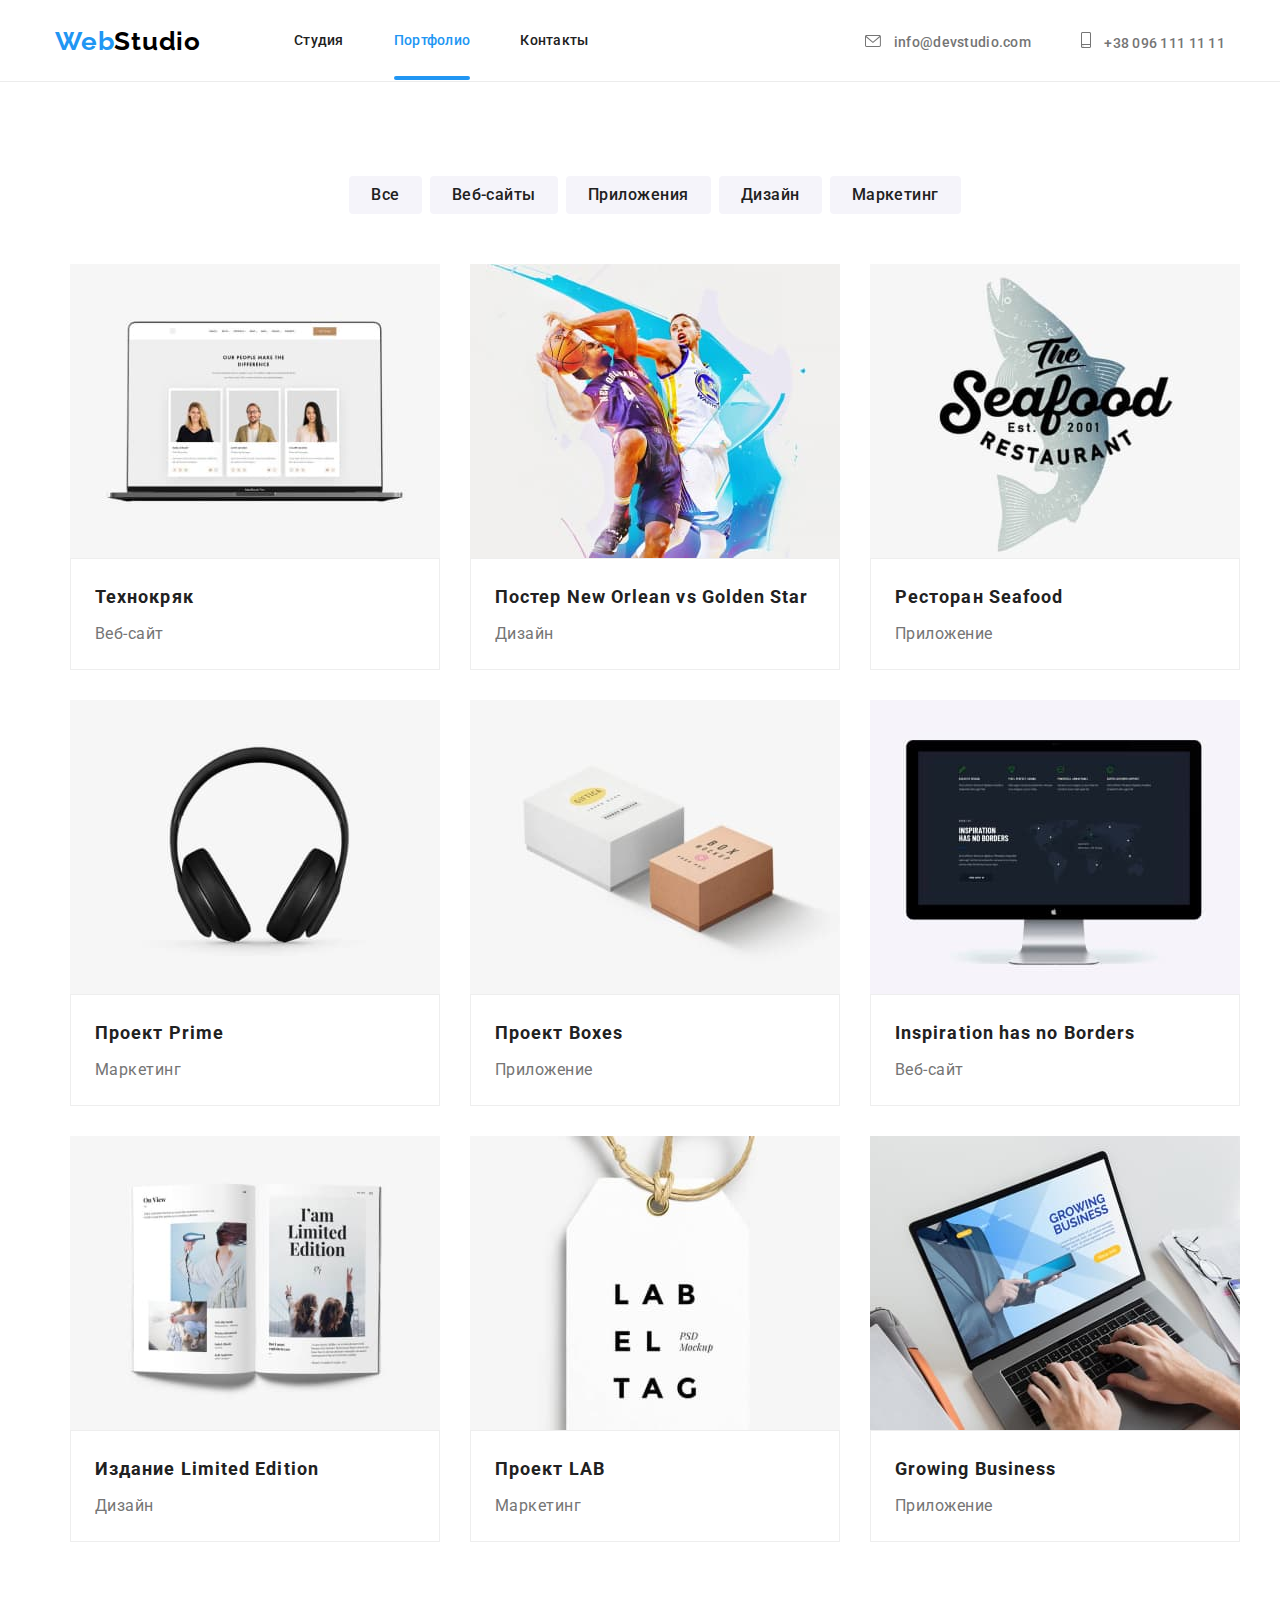
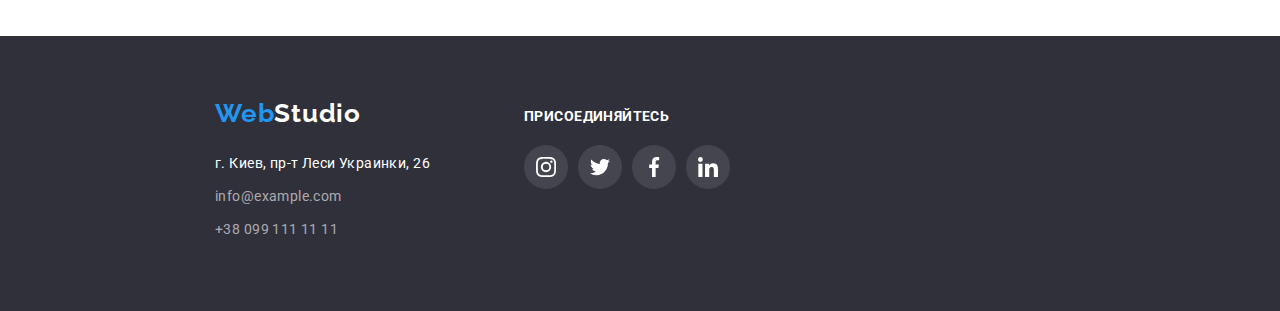
==== portfolio.html @ 4ece472d "Initial commit" ====
<!DOCTYPE html>
<html lang="en">
<head>
    <meta charset="UTF-8">
    <meta http-equiv="X-UA-Compatible" content="IE=edge">
    <meta name="viewport" content="width=device-width, initial-scale=1.0">
    <title lang="en">WebStudio portfolio</title>
    <link rel="preconnect" href="https://fonts.gstatic.com">
    <link href="https://fonts.googleapis.com/css2?family=Raleway:wght@700&family=Roboto:wght@400;500;700;900&display=swap"
      rel="stylesheet">
    <link rel="stylesheet" href="https://cdnjs.cloudflare.com/ajax/libs/modern-normalize/1.1.0/modern-normalize.css"
      integrity="sha512-Y0MM+V6ymRKN2zStTqzQ227DWhhp4Mzdo6gnlRnuaNCbc+YN/ZH0sBCLTM4M0oSy9c9VKiCvd4Jk44aCLrNS5Q=="
      crossorigin="anonymous" referrerpolicy="no-referrer" />
    <link rel="stylesheet" href="./css/styles.css">
</head>
<body>
    <!--HEADER-->
    <header class="portfolio-header">
      <!--NAVIGATION BAR-->
      <div class="container header-container">
        <nav class="main-nav">
          <!--LOGO-->
          <a class="logo" href="./"><span class="logo-blue">Web</span><span class="logo-black">Studio</span></a>
          <!--MAIN MENU-->
          <ul class="main-menu">
            <li class="menu-list">
              <a class="menu-link" href="./index.html">Студия</a>
            </li>
            <li class="menu-list">
              <a class="menu-link menu-link-current" href="./portfolio.html">Портфолио</a>
            </li>
            <li class="menu-list">
              <a class="menu-link" href="">Контакты</a>
            </li>
          </ul>
        </nav>
          <!--CONTACTS-->
        <ul class="contacts-nav">
          <li class="contacts-list">
              <a class="contacts-link" href="mailto:info@devstudio.com">
              <svg class="header-svg" width="16" height="12"><use href="./images/sprite.svg#envelope"></use></svg> info@devstudio.com</a>
          </li>
          <li class="contacts-list">
            <a class="contacts-link" href="tel:+380961111111">
              <svg class="header-svg" width="10" height="16"><use href="./images/sprite.svg#smartphone"></use></svg>
              +38 096 111 11 11</a>
          </li>
        </ul>
      </div>
    </header>
        <main class="portfolio-main">
         <div class="container main-container">
        <h1 class="portfolio-title" hidden>Проекты</h1>
        <!--PROJECTS-->
        <section class="projects-section">
          <div class="container projects-container">
        <h2 class="projects-title" hidden>Фильтр проектов</h2>
        <!--PROJECTS FILTER-->
        <ul class="projects-filter">
            <li class="filter-list">
              <button class="filter-button" type="button">Все</button>  
            </li>
            <li class="filter-list">
                <button class="filter-button" type="button">Веб-сайты</button>
            </li>
            <li class="filter-list">
                <button class="filter-button" type="button">Приложения</button>
            </li>
            <li class="filter-list">
                <button class="filter-button" type="button">Дизайн</button>
            </li>
            <li class="filter-list">
                <button class="filter-button" type="button">Маркетинг</button>
            </li>
        </ul>
        <!--PROJECTS CARDS-->
        <ul class="projects-cards">
            <!--PROJECT-1-->
              <li class="projects-list">
              <a class="projects-link" href="#">
                <div class="projects-card-wrapper">
              <img class="projects-image"
              src="./images/images-projects/img-project-1.jpg"
              alt="Дизайн сайта"
              width="370"
              height="294"
              />
              <p class="projects-overlay">
                Технокряк это современная площадка распространения коронавируса. Компании используют эту платформу для цифрового шпионажа и атак на защищённые сервера конкурентов.
              </p>
              </div>
            <div class="projects-text">
              <p class="projects-name">Технокряк</p>
              <h3 class="projects-type">Веб-сайт</h3>
            </div>
          </a>
            </li>           
            <!--PROJECT-2-->            
            <li class="projects-list">
              <a class="projects-link" href="#">
                <div class="projects-card-wrapper">
              <img class="projects-image" 
              src="./images/images-projects/img-project-2.jpg"
              alt="Дизайн постера"
              width="370"
              height="294" />
              <p class="projects-overlay">
                Технокряк это современная площадка распространения коронавируса. Компании используют эту платформу для цифрового шпионажа и атак на защищённые сервера конкурентов.
              </p>
              </div>
              <div class="projects-text">
              <p class="projects-name">Постер <span lang="en">New Orlean vs Golden Star</span></p>
              <h3 class="projects-type">Дизайн</h3>
            </div>
            </a>
            </li>
            <!--PROJECT-3-->             
            <li class="projects-list">
              <a class="projects-link" href="#">
                <div class="projects-card-wrapper">
              <img class="projects-image" src="./images/images-projects/img-project-3.jpg" alt="Дизайн приложения" width="370" height="294" />
              <p class="projects-overlay">
                Технокряк это современная площадка распространения коронавируса. Компании используют эту платформу для цифрового шпионажа и атак на защищённые сервера конкурентов.
              </p>  
            </div>
              <div class="projects-text">
              <p class="projects-name">Ресторан <span lang="en">Seafood</span></p>
              <h3 class="projects-type">Приложение</h3>
            </div>
          </a>
            </li>            
            <!--PROJECT-4-->            
            <li class="projects-list">
              <a class="projects-link" href="#">
                <div class="projects-card-wrapper">
              <img class="projects-image" src="./images/images-projects/img-project-4.jpg" alt="Изображение продукта (наушники)" width="370" height="294" />
              <p class="projects-overlay">
                Технокряк это современная площадка распространения коронавируса. Компании используют эту платформу для цифрового шпионажа и атак на защищённые сервера конкурентов.
              </p>  
            </div>
              <div class="projects-text">
                <p class="projects-name">Проект <span lang="en">Prime</span></p>
                <h3 class="projects-type">Маркетинг</h3>
              </div>
            </a>
            </li>            
            <!--PROJECT-5-->            
            <li class="projects-list">
              <a class="projects-link" href="#">
                <div class="projects-card-wrapper">
              <img class="projects-image" src="./images/images-projects/img-project-5.jpg" alt="Дизайн приложения" width="370" height="294" />
              <p class="projects-overlay">
                Технокряк это современная площадка распространения коронавируса. Компании используют эту платформу для цифрового шпионажа и атак на защищённые сервера конкурентов.
              </p>  
            </div>
              <div class="projects-text">
                <p class="projects-name">Проект <span lang="en">Boxes</span></p>
                <h3 class="projects-type">Приложение</h3>
              </div>
            </a>             
            </li>            
            <!--PROJECT-6-->            
            <li class="projects-list">
              <a class="projects-link" href="#">
                <div class="projects-card-wrapper">
              <img class="projects-image" src="./images/images-projects/img-project-6.jpg" alt="Дизайн сайта" width="370" height="294" />
              <p class="projects-overlay">
                Технокряк это современная площадка распространения коронавируса. Компании используют эту платформу для цифрового шпионажа и атак на защищённые сервера конкурентов.
              </p>  
            </div>
              <div class="projects-text">
                <p class="projects-name" lang="en">Inspiration has no Borders</p>
                <h3 class="projects-type">Веб-сайт</h3>
              </div>
              </a>             
            </li>      
            <!--PROJECT-7-->            
              <li class="projects-list">
                <a class="projects-link" href="#">
                  <div class="projects-card-wrapper">
              <img class="projects-image" src="./images/images-projects/img-project-7.jpg" alt="Дизайн печатного издания" width="370" height="294" />
              <p class="projects-overlay">
                Технокряк это современная площадка распространения коронавируса. Компании используют эту платформу для цифрового шпионажа и атак на защищённые сервера конкурентов.
              </p>  
            </div>
              <div class="projects-text">
                <p class="projects-name">Издание <span lang="en">Limited Edition</span></p>
                <h3 class="projects-type">Дизайн</h3>
              </div>
            </a>           
            </li>            
            <!--PROJECT-8-->            
            <li class="projects-list">
              <a class="projects-link" href="#">
                <div class="projects-card-wrapper">
              <img class="projects-image" src="./images/images-projects/img-project-8.jpg" alt="Дизайн товарной бирки" width="370" height="294" />
              <p class="projects-overlay">
                Технокряк это современная площадка распространения коронавируса. Компании используют эту платформу для цифрового шпионажа и атак на защищённые сервера конкурентов.
              </p>  
            </div>
              <div class="projects-text">
                <p class="projects-name">Проект <span lang="en">LAB</span></p>
                <h3 class="projects-type">Маркетинг</h3>
              </div>
              </a>         
            </li>
            <!--PROJECT-9-->            
            <li class="projects-list">
              <a class="projects-link" href="#">
                <div class="projects-card-wrapper">
              <img class="projects-image" src="./images/images-projects/img-project-9.jpg" alt="Дизайн приложения" width="370" height="294" />
              <p class="projects-overlay">
                Технокряк это современная площадка распространения коронавируса. Компании используют эту платформу для цифрового шпионажа и атак на защищённые сервера конкурентов.
              </p>  
            </div>
              <div class="projects-text">
                <p class="projects-name" lang="en">Growing Business</p>
                <h3 class="projects-type">Приложение</h3>
              </div>
              </a>              
            </li>
            </ul>
        </div>        
        </section>
      </div> 
      </main>
      <footer class="page-footer">
        <div class="container footer-container">
        <div class="footer-column">     
        <!--LOGO-->
        <a class="logo logo-footer" href="./"><span class="logo-blue">Web</span><span class="logo-white">Studio</span></a>
        <!--CONTACTS-->
        <address class="address-footer">
          <ul class="contacts-footer">
            <li class="contacts-list-footer">
              <a class="contacts-link-footer" href="https://goo.gl/maps/XPHjit8o5JEsovho7"
                >г. Киев, пр-т Леси Украинки, 26</a
              >
            </li>
            <li class="contacts-list-footer">
              <a class="contacts-linksemitransparent-footer" href="mailto:info@example.com">info@example.com</a>
            </li>
            <li class="contacts-list-footer">
              <a class="contacts-linksemitransparent-footer" href="tel:+380991111111">+38 099 111 11 11</a>
            </li>
          </ul>
        </address>
      </div>
      <div class="footer-column">
        <p class="footer-text">Присоединяйтесь</p>
        <ul class="social-footer-container">
          <li class="social-footer">
            <a class="social-link-footer" href="">
              <svg class="social-icon-footer" width="20px" height="20px"><use href="./images/sprite.svg#instagram"></use></svg>
            </a>
          </li>
          <li class="social-footer">
            <a class="social-link-footer" href="">
              <svg class="social-icon-footer" width="20px" height="20px"><use href="./images/sprite.svg#twitter"></use></svg>
            </a>
          </li>
          <li class="social-footer">
            <a class="social-link-footer" href="">
              <svg class="social-icon-footer" width="20px" height="20px"><use href="./images/sprite.svg#facebook"></use></svg>
            </a>
          </li>
          <li class="social-footer">
            <a class="social-link-footer" href="">
              <svg class="social-icon-footer" width="20px" height="20px"><use href="./images/sprite.svg#linkedin"></use></svg>
            </a>
          </li>
        </ul>
      </div>
      </div>
      </footer>
</body>
</html>
---- css/styles.css ----
:root {
  --text-color: #757575;
  --title-color: #212121;
  --accent-font-color: #ffffff;
  --accent-color: #2196f3;
  --background-dark: #2f303a;
  --background-light: #f5f4fa;
  --social-icons-main: #afb1b8;
  --main-duration: 250ms;
  --timing-function: cubic-bezier(0.4, 0, 0.2, 1);
}
* {
  box-sizing: border-box;
  -moz-box-sizing: border-box;
  -webkit-box-sizing: border-box;
}
h1,
h2,
h3,
h4,
h5,
h6,
p {
  margin-top: 0;
  margin-bottom: 0;
}
ul,
ol {
  margin-top: 0;
  margin-bottom: 0;
  padding-left: 0;
}
img {
  display: block;
}
.container {
  margin: 0 auto;
  border: 0px;
  width: 1200px;
  padding-left: 15px;
  padding-right: 15px;
}
body {
  font-family: "Roboto", sans-serif;
  font-style: normal;
}
body ul {
  list-style: none;
}
body a {
  text-decoration: none;
}
/*--HEADER STYLES--*/
/*--HEADER POSITIONING--*/
.header-container {
  display: flex;
  justify-content: space-between;
}
.logo {
  margin-right: 93px;
  border: 0px;
  margin-bottom: -4px;
}
.menu-list:not( :last-child),
.contacts-list:not( :last-child) {
  margin-right: 50px;
}
.main-nav,
.main-menu,
.contacts-nav {
  display: flex;
  justify-content: space-between;
  align-items: center;
}

/*--HEADER STYLE--*/
.main-header,
.portfolio-header {
  font-weight: 500;
  font-size: 14px;
  line-height: 1.17;
  letter-spacing: 0.02em;
  padding-top: 24px;
  padding-bottom: 25px;
}
/*--LOGO STYLE--*/
.logo {
  font-family: "Raleway", sans-serif;
  font-weight: 700;
  font-size: 26px;
  line-height: 1.38;
  letter-spacing: 0.03em;
}
.logo-blue {
  color: var(--accent-color);
}
.logo-black {
  color: #000000;
}
.logo-white {
  color: #ffffff;
}
/*--MAIN MENU STYLE--*/
.menu-link {
  color: var(--title-color);
  transition: color var(--main-duration) var(--timing-function);
}
.menu-link-current {
  color: var(--accent-color);
  position: relative;
}
.menu-link-current::after {
  position: absolute;
  left: 0;
  bottom: -32px;
  content:"";
  display: block;
  background-color: var(--accent-color);
  height: 4px;
  width: 100%;
  border-radius: 2px;
}

.menu-link:hover,
.menu-link:focus {
  color: var(--accent-color);
  cursor: pointer;  
}
/*--CONTACTS STYLE--*/
.contacts-list {
  display: flex;
  align-items: center;
}
.contacts-link {
  color: var(--text-color);
  margin-bottom: -4px;
  fill: var(--text-color);
  transition: color var(--main-duration) var(--timing-function), fill var(--main-duration) var(--timing-function);
}
.header-svg {
  margin-right: 10px;
}
.contacts-link:hover,
.contacts-link:focus {
  color: var(--accent-color);
  fill: var(--accent-color);
  cursor: pointer;
}
/*--END OF HEADER STYLES--*/
/*--HERO SECTION STYLE--*/
.hero-section {
  background-image: linear-gradient(rgba(47, 48, 58, 0.4), rgba(47, 48, 58, 0.4)), url(../images/images-hero/img-bgr-hero.jpg), linear-gradient(#c4c4c4, #c4c4c4);
  background-position: center;
  max-width: 1600px;
  padding-top: 200px;
  padding-bottom: 200px;
  display: block;
  margin: 0 auto;
}
.hero-title {
  color: var(--accent-font-color);
  font-weight: 900;
  font-size: 44px;
  line-height: 1.36;
  letter-spacing: 0.06em;
  text-transform: uppercase;
  text-align: center;
  max-width: 696px;
  margin-bottom: 30px;
  margin-left: auto;
  margin-right: auto;
}
.button-order {
  display: block;
  width: 200px;
  height: 50px;
  background-color: var(--accent-color);
  color: var(--accent-font-color);
  font-size: 16px;
  font-weight: 700;
  line-height: 1.88;  
  letter-spacing: 0.06em;
  border-radius: 4px;
  border: 1px solid transparent;
  margin-left: auto;
  margin-right: auto;
}
/*--END OF HERO SECTION STYLE--*/
/*--FEATURES SECTION STYLE--*/
.features-section {
  padding-top: 94px;
  padding-bottom: 94px;
}
.features-menu {
  display: flex;
  justify-content: space-between;
}
.features-list:not(:first-child) {
  margin-left: 30px;
}
.features-image {
  display: flex;
  background-color: var(--background-light);
  width: 270px;
  height: 120px;
align-items: center;
justify-content: center;
}
.features-description {
  padding-top: 30px;
}
.features-icon {
  width: 70px;
  height: 70px;
}
.features-title {
  color: var(--title-color);
  font-size: 14px;
  font-weight: 700;
  line-height: 1.17;
  text-transform: uppercase;
  letter-spacing: 0.03em;
  margin-bottom: 10px;
  text-align: left;
}
.features-text {
  color: var(--text-color);
  font-size: 14px;
  font-weight: 400;
  line-height: 1.71;
  letter-spacing: 0.03em;
  max-width: 270px;
  text-align: left;
}
/*--END OF FEATURES SECTION STYLE--*/
/*--OUR SERVICES SECTION STYLE--*/
.services-section {
  padding-bottom: 94px;
}
.services-list {
  display: flex;
  justify-content: space-between;
}
.section-title {
  color: var(--title-color);
  font-size: 36px;
  font-weight: 700;
  line-height: 1.17;
  letter-spacing: 0.03em;
  text-align: center;
  margin-bottom: 50px;
}
.servises-link-wrapper {
  position: relative;
}
.services-label {
  position: absolute;
  width: 100%;
  left: 0;
  bottom: 0;
  font-weight: 700;
  font-size: 14px;
  line-height: 1.14;
  text-align: center;
  letter-spacing: 0.03em;
  text-transform: uppercase;
  background-color: rgba(47, 48, 58, 0.8);
  color: var(--accent-font-color);
  padding-top: 27px;
  padding-bottom: 27px;
}
/*--END OF OUR SERVICES SECTION STYLE--*/
/*--OUR TEAM SECTION STYLE--*/
.team-section {
  padding-top: 94px;
  padding-bottom: 94px;
  background-color: var(--background-light);
  line-height: 1.17;
  letter-spacing: 0.03em;
}
.team-description {
  display: flex;
  flex-wrap: wrap;
  margin-left: -30px;
  margin-top: -30px
}
.team-list {
  background-color: #ffffff;
  box-shadow: 0px 1px 3px rgba(0, 0, 0, 0.12), 0px 1px 1px rgba(0, 0, 0, 0.14), 0px 2px 1px rgba(0, 0, 0, 0.2);
  border-radius: 0px 0px 4px 4px;
  flex-basis: calc((100% - 120px) / 4);
  margin-left: 30px;
  margin-top: 30px;
}
.team-member {
  padding-left: 32px;
  padding-top: 30px;
  padding-right: 32px;
  padding-bottom: 30px;
}
.team-name {
  color: var(--title-color);
  font-size: 16px;
  font-weight: 500;
  text-align: center;
  margin-bottom: 10px;
}
.team-text {
  color: var(--text-color);
  font-size: 16px;
  font-weight: 400;
  text-align: center;
  margin-bottom: 16px;
}
.social-icons-container {
    display: flex;
    justify-content: space-between;
    width: 206px;
    }
.social-link-teammember {
  display: flex;
  background-color: #ffffff;
  fill: var(--social-icons-main);
  border-radius: 50%;
  width: 44px;
  height: 44px;
  justify-content: center;
  align-items: center;
  transition: background-color var(--main-duration) var(--timing-function), fill var(--main-duration) var(--timing-function);
}
.social-link-teammember:hover,
.social-link-teammember:focus {
  fill: var(--accent-font-color);
  background-color: var(--accent-color);
}
/*--CLIENTS SECTION STYLES--*/
.clients-section {
  padding: 94px 0px 94px 0px;
}
.clients-list {
  display: flex;
  flex-wrap: wrap;
  margin-left: -30px;
  margin-top: -30px
}
.client-list-item {
  flex-basis: calc((100% - 180px) / 6);
  margin-left: 30px;
  margin-top: 30px;
 

}
.client-link { 
  display: flex;
  padding: 15px 31px 15px 31px;
  border: 1px solid;
  border-radius: 4px;
  border-color: var(--social-icons-main);
  justify-content: center;
  align-items: center;
  fill: var(--social-icons-main);
  transition: fill var(--main-duration) var(--timing-function), border-color var(--main-duration) var(--timing-function);
}
.client-link:hover,
.client-link:focus {
  fill: var(--accent-color);
  border-color: var(--accent-color);
}
/*--END OF CLIENTS SECTION STYLES--*/
/*--FOOTER STYLE--*/
.page-footer {
  background-color: var(--background-dark);
  padding-top: 60px;
  padding-bottom: 60px;
  padding-left: 200px;
  padding-right: 200px;
}
.footer-column:not(:last-child) {
  display: block;
  margin-right: 70px;
}
.logo-footer {
  display: block;
  margin-bottom: 20px;
}
.contacts-link-footer {
  display: block;
  color: #ffffff;
  font-size: 14px;
  font-weight: 400;
  font-style: normal;
  line-height: 1.71;
  letter-spacing: 0.03em;
  margin-bottom: 9px;
}
.contacts-linksemitransparent-footer {
  display: block;
  color: rgba(255, 255, 255, 0.6);
  font-size: 14px;
  font-weight: 400;
  font-style: normal;
  line-height: 1.71;
  letter-spacing: 0.03em;
  margin-bottom: 9px;
}
.footer-container {
  display: flex;
  justify-content: left;
}
.footer-text {
  color: var(--accent-font-color);
  font-size: 14px;
  font-weight: 700;
  line-height: 1.17;
  text-transform: uppercase;
  letter-spacing: 0.03em;
  margin-top: 12px;
  margin-bottom: 20px;
  text-align: left;
}
.social-footer-container {
  display: flex;
  justify-content: space-between;
  width: 206px;
}
.social-link-footer {
  display: flex;
  background-color: rgba(255, 255, 255, 0.1);
  fill: var(--accent-font-color);
  border-radius: 50%;
  width: 44px;
  height: 44px;
  justify-content: center;
  align-items: center;
  transition: background-color var(--main-duration) var(--timing-function);
}
.social-link-footer:hover,
.social-link-footer:focus {
  background-color: var(--accent-color);
}
/*--END OF FOOTER STYLE--*/
/*--MODAL AND BACKDROP STYLE--*/
.backdrop {
  position: fixed;
  top: 0;
  left: 0;
  background-color: rgba(0, 0, 0, 0.2);
  width: 100vw;
  height: 1024px;  
}
.modal {
position: absolute;
left: 50%;
top: 50%;
transform: translate(-50%, -50%);
width: 528px;
height: 580px;
border-radius: 4px;
background-color: #ffffff;
box-shadow: 0px 2px 1px 0px #00000033, 0px 1px 1px 0px #00000024, 0px 1px 3px 0px #0000001F;
transition: opacity var(--main-duration) var(--timing-function), visibility var(--main-duration) var(--timing-function);
}
.close-btn {
  position: absolute;
  top: 8px;
  right: 8px;
  width: 30px;
  height: 30px;
  border-radius: 50%;
  background-color: transparent;
  border: 1px solid rgba(0, 0, 0, 0.1);
  cursor: pointer;
  padding: 0;
}
.is-hidden {
  opacity: 0;
  visibility: hidden;
  pointer-events: none;
}
/*--END OF MODAL AND BACKDROP STYLE--*/
/*--PORTFOLIO PAGE STYLE--*/
.portfolio-header {
border-bottom: 1px solid #ECECEC;
}
.projects-section {
  padding-top: 94px;
  padding-bottom: 94px;
}
/*--FILTER STILE--*/
.projects-filter {
  display: flex;
  justify-content: center;
  margin-bottom: 50px;  
}
.filter-list:not( :last-child) {
  margin-right: 8px;
}
/*--FILTER BUTTON STYLE--*/
.filter-button {
  background-color: var(--background-light);
  color: var(--title-color);
  border: none;
  font-family: "Roboto", sans-serif;
  font-size: 16px;
  font-weight: 500;
  line-height: 1.63;
  letter-spacing: 0.03em;
  padding-left: 22px;
  padding-top: 6px;
  padding-right: 22px;
  padding-bottom: 6px;
  border-radius: 4px;
  transition: box-shadow var(--main-duration) var(--timing-function);  
}
.filter-button:hover,
.filter-button:focus {
  background-color: var(--accent-color);
  color: var(--accent-font-color);
  border: none;
  font-family: "Roboto", sans-serif;
  font-size: 16px;
  font-weight: 500;
  line-height: 1.63;
  letter-spacing: 0.03em;
  cursor: pointer;
  padding-left: 22px;
  padding-top: 6px;
  padding-right: 22px;
  padding-bottom: 6px;
  border-radius: 4px;
  box-shadow: 0px 4px 4px 0px #00000040;
}
/*--PROJECTS CARDS STYLE--*/
.projects-link {
  display: block;
  transition: box-shadow var(--main-duration) var(--timing-function);
}
.projects-link:hover,
.projects-links:focus {
box-shadow: 0px 1px 1px rgba(0, 0, 0, 0.12), 0px 4px 4px rgba(0, 0, 0, 0.06), 1px 4px 6px rgba(0, 0, 0, 0.16);
}
.projects-cards {
  display: flex;
  flex-wrap: wrap;
  margin-left: -30px;
  margin-top: -30px;
}
.projects-list {
  flex-basis: calc((100% - 270px) / 9);
  margin-left: 30px;
  margin-top: 30px;
}
.projects-text {
  padding: 20px 24px 20px 24px;
  background-color: #ffffff;
  border: 1px solid #EEEEEE;
}
.projects-name {
  color: var(--title-color);
  font-weight: 700;
  font-size: 18px;
  line-height: 2;
  letter-spacing: 0.06em;
  margin-bottom: 4px;
}
.projects-type {
  color: var(--text-color);
  font-weight: 400;
  font-size: 16px;
  line-height: 1.88;
  letter-spacing: 0.03em;
}  
.projects-card-wrapper {
  position: relative;
  overflow: hidden;
}
.projects-overlay {
  position: absolute;
  top: 0;
  left: 0;
  height: 100%;
  width: 100%;
  overflow: auto;
  transform: translateY(100%);
  background-color: rgba(33, 150, 243, 0.9);
  color: var(--accent-font-color);
  padding: 63px 24px 63px 24px;
  font-family: Roboto;
font-style: normal;
font-weight: 400;
font-size: 18px;
line-height: 1.56;
letter-spacing: 0.03em;
}
::-webkit-scrollbar {
  width: 0px;  
}
.projects-card-wrapper .projects-overlay {
transition: transform var(--main-duration) var(--timing-function);
}
.projects-card-wrapper:hover .projects-overlay,
.projects-text:hover .projects-overlay{
  transform: translate(0%); 
}
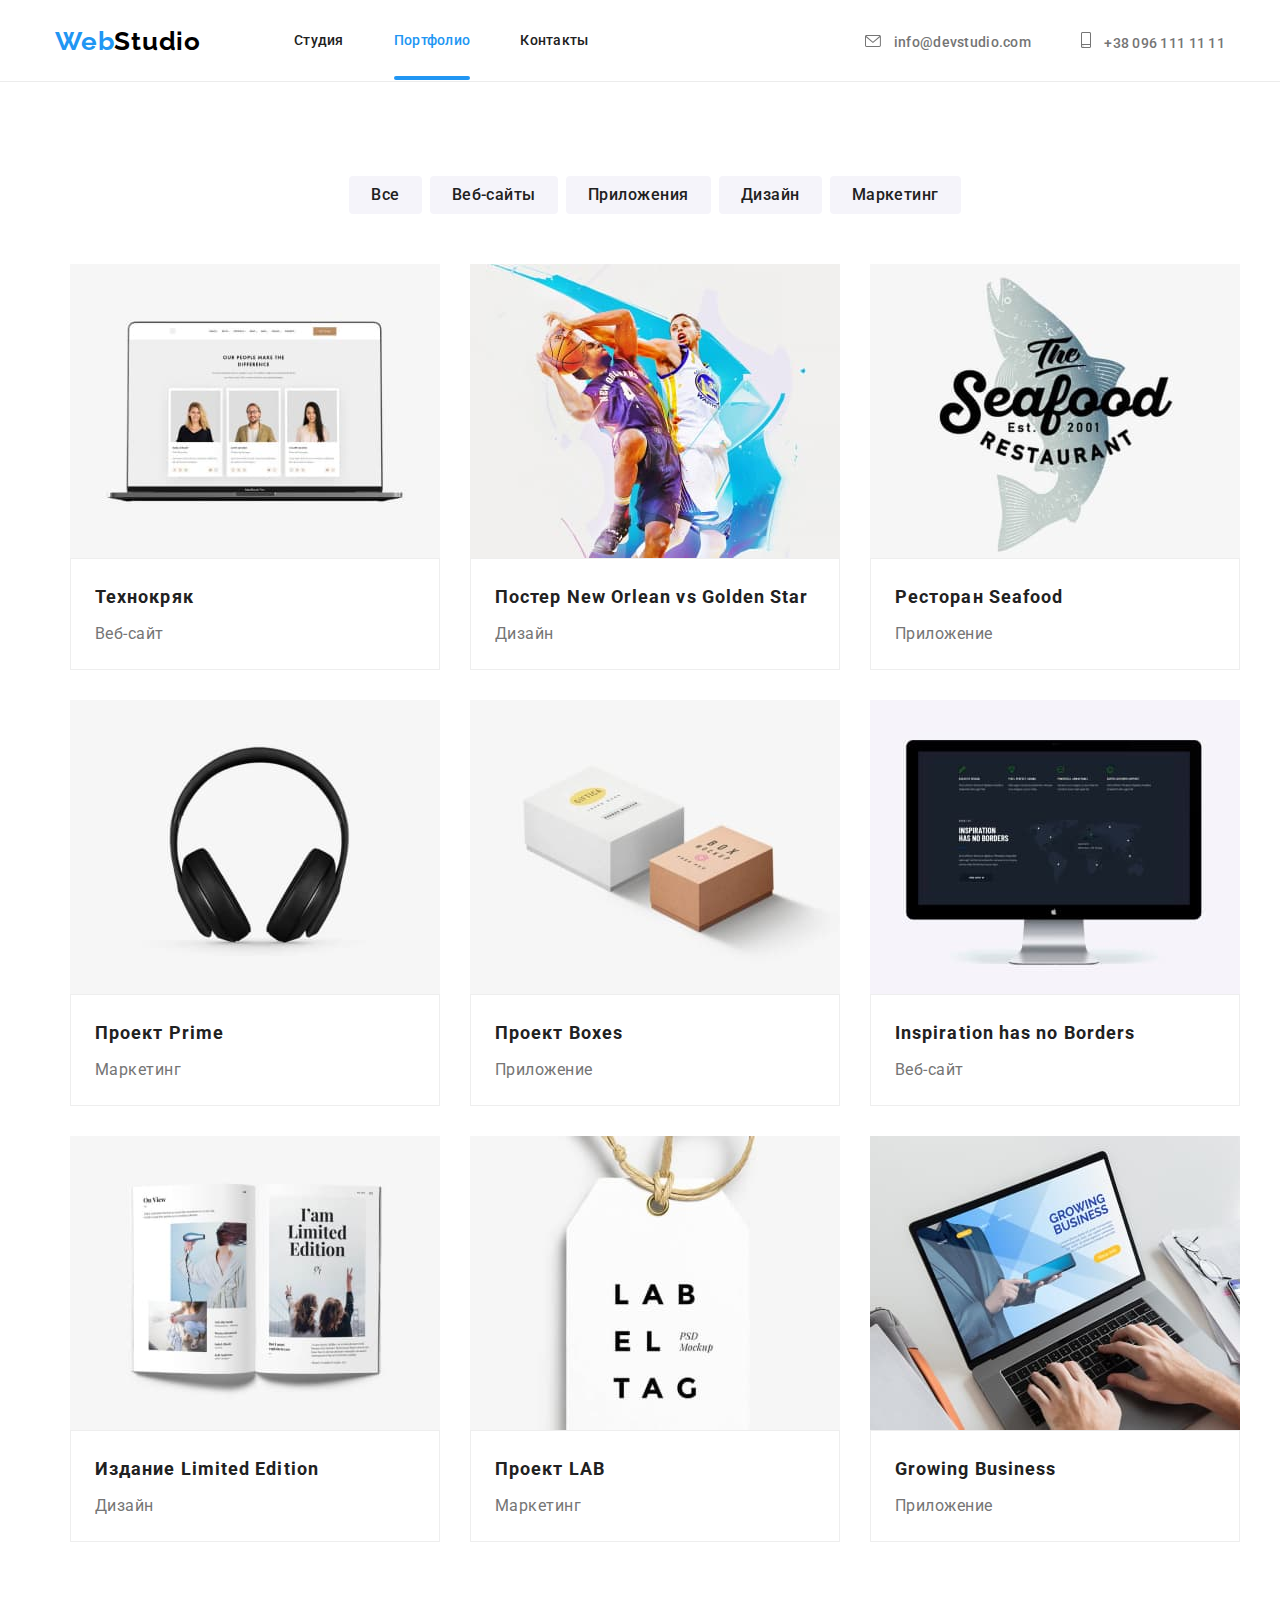
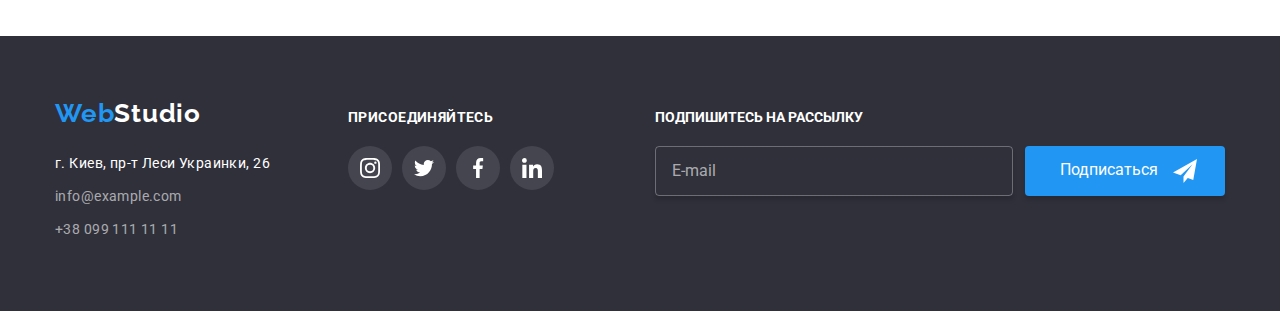
==== commit 2f58053e: "All elements and styles added" ====
--- a/portfolio.html
+++ b/portfolio.html
@@ -228,7 +228,7 @@
         <div class="container footer-container">
         <div class="footer-column">     
         <!--LOGO-->
-        <a class="logo logo-footer" href="./"><span class="logo-blue">Web</span><span class="logo-white">Studio</span></a>
+        <a class="logo-footer" href="./"><span class="logo-blue">Web</span><span class="logo-white">Studio</span></a>
         <!--CONTACTS-->
         <address class="address-footer">
           <ul class="contacts-footer">
@@ -271,6 +271,19 @@
           </li>
         </ul>
       </div>
+      <div class="footer-column">
+        <form class="subscribtion-form-footer" action="#">
+          <label class="subscribtion-footer-label" for="subscriber-email">Подпишитесь на рассылку
+            <input class="subscribtion-footer-input" type="email" name="subscriber-email" placeholder="E-mail" />
+          </label>
+          <button class="subscribtion-footer-button" type="submit">
+            Подписаться
+            <svg class="subscribe-footer-icon">
+              <use href="./images/sprite.svg#sendicon"></use>
+            </svg>
+          </button>
+        </form>
+      </div>
       </div>
       </footer>
 </body>
--- a/css/styles.css
+++ b/css/styles.css
@@ -9,6 +9,7 @@
   --main-duration: 250ms;
   --timing-function: cubic-bezier(0.4, 0, 0.2, 1);
 }
+/*--DEFAULT STYLES RESET--*/
 * {
   box-sizing: border-box;
   -moz-box-sizing: border-box;
@@ -50,6 +51,17 @@
 body a {
   text-decoration: none;
 }
+.visually-hidden {
+  position: absolute !important;
+  clip: rect(1px 1px 1px 1px); /* IE6, IE7 */
+  clip: rect(1px, 1px, 1px, 1px);
+  padding: 0 !important;
+  border: 0 !important;
+  height: 1px !important;
+  width: 1px !important;
+  overflow: hidden;
+}
+/*--END OF DEFAULT STYLES RESET--*/
 /*--HEADER STYLES--*/
 /*--HEADER POSITIONING--*/
 .header-container {
@@ -84,7 +96,8 @@
   padding-bottom: 25px;
 }
 /*--LOGO STYLE--*/
-.logo {
+.logo,
+.logo-footer {
   font-family: "Raleway", sans-serif;
   font-weight: 700;
   font-size: 26px;
@@ -370,14 +383,6 @@
 /*--FOOTER STYLE--*/
 .page-footer {
   background-color: var(--background-dark);
-  padding-top: 60px;
-  padding-bottom: 60px;
-  padding-left: 200px;
-  padding-right: 200px;
-}
-.footer-column:not(:last-child) {
-  display: block;
-  margin-right: 70px;
 }
 .logo-footer {
   display: block;
@@ -405,7 +410,16 @@
 }
 .footer-container {
   display: flex;
-  justify-content: left;
+  justify-content: space-between;
+  align-items: baseline;
+  padding-top: 60px;
+  padding-bottom: 60px;
+}
+.footer-column:first-child {
+  margin-right: 70px;
+}
+.footer-column:last-child {
+  margin-left: 93px;
 }
 .footer-text {
   color: var(--accent-font-color);
@@ -414,7 +428,6 @@
   line-height: 1.17;
   text-transform: uppercase;
   letter-spacing: 0.03em;
-  margin-top: 12px;
   margin-bottom: 20px;
   text-align: left;
 }
@@ -438,6 +451,70 @@
 .social-link-footer:focus {
   background-color: var(--accent-color);
 }
+/*--SUBSCRUBTION FORM FOOTER STYLES--*/
+.subscribtion-form-footer {
+  display: flex;
+  flex-direction: row;
+  align-items: flex-end;
+}
+.subscribtion-footer-label {
+  color: var(--accent-font-color);
+  font-family: Roboto;
+  font-weight: 700;
+  text-transform: uppercase;
+  font-size: 14px;
+  line-height: 1.17;
+  letter-spacing: 0.03;
+  display: flex;
+  flex-direction: column;
+ }
+ .subscribtion-footer-input {
+   display: block;
+   margin-top: 20px;
+   width: 358px;
+   height: 50px;
+   box-sizing: border-box;
+   background-color: transparent;
+   padding-top: 15px;
+   padding-bottom: 15px;
+   padding-left: 16px;
+   color: var(--accent-font-color);
+   font-family: Roboto;
+   font-weight: 400;
+   font-size: 16px;
+   line-height: 1.25;
+   letter-spacing: 0.03;
+   border: 1px solid rgba(255, 255, 255, 0.3);
+   border-radius: 4px;
+   box-shadow: 0px 4px 4px 0px rgba(0, 0, 0, 0.15);
+ }
+ .subscribtion-footer-input::placeholder {
+  color: rgba(255, 255, 255, 0.6);
+ }
+.subscribtion-footer-button {
+  position: relative;
+  margin-left: 12px;
+  padding-right: 62px;
+  padding-left: 29px;
+  padding-top: 10px;
+  padding-bottom: 10px;
+  width: 200px;
+  height: 50px;
+  border: 0;
+  border-radius: 4px;
+  background-color: var(--accent-color);
+  color: var(--accent-font-color);
+  box-shadow: 0px 4px 4px rgba(0, 0, 0, 0.15);
+}
+.subscribe-footer-icon {
+  position: absolute;
+  top: 13px;
+  right: 28px;
+  width: 24px;
+  height: 24px;
+  fill: var(--accent-font-color);
+}
+/*--END OF SUBSCRUBTION FORM FOOTER STYLES--*/
 /*--END OF FOOTER STYLE--*/
 /*--MODAL AND BACKDROP STYLE--*/
 .backdrop {
@@ -471,6 +548,12 @@
   border: 1px solid rgba(0, 0, 0, 0.1);
   cursor: pointer;
   padding: 0;
+  fill: #000000;
+  transition: fill var(--main-duration) var(--timing-function);
+}
+.close-btn:focus,
+.close-btn:hover {
+  fill: var(--accent-color)
 }
 .is-hidden {
   opacity: 0;
@@ -478,6 +561,149 @@
   pointer-events: none;
 }
 /*--END OF MODAL AND BACKDROP STYLE--*/
+/*--MODAL FORM STYLE--*/
+.modal-form {
+  padding: 40px;  
+}
+.modal-form-heading {
+font-family: Roboto;
+font-style: normal;
+font-weight: 700;
+font-size: 20px;
+line-height: 1.15;
+text-align: center;
+letter-spacing: 0.03em;
+color: #212121;
+margin-bottom: 12px;
+}
+.modal-form {
+display: flex;
+flex-direction: column;
+}
+.modal-form-field {
+font-family: Roboto;
+font-style: normal;
+font-weight: 400;
+font-size: 12px;
+line-height: 1.17;
+letter-spacing: 0.01em;
+color: var(--text-color);
+}
+.modal-form-input-wrapper {
+position: relative;
+}
+.modal-form-input {
+width: 100%;
+height: 40px;
+border: 1px solid rgba(33, 33, 33, 0.2);
+box-sizing: border-box;
+border-radius: 4px;
+margin-top: 4px;
+margin-bottom: 10px;
+padding-top: 11px;
+padding-bottom: 11px;
+padding-left: 42px;
+color: #000000;
+transition: border-color var(--main-duration) var(--timing-function);
+}
+.modal-form-input:focus,
+.modal-form-input:hover {
+  outline: none;
+  border-color: var(--accent-color);
+}
+.modal-form-icon {
+  display: block;
+  position: absolute;
+  fill: #000000;
+  top: 50%;
+  left: 12px;
+  transform: translateY(-50%);
+  transition: fill var(--main-duration) var(--timing-function);
+}
+.modal-form-input:focus + .modal-form-icon,
+.modal-form-input:hover + .modal-form-icon {
+  fill: var(--accent-color);
+}
+.modal-form-message {
+width: 100%;
+height: 120px;
+resize: none;
+padding: 12px 16px;
+border: 1px solid rgba(33, 33, 33, 0.2);
+box-sizing: border-box;
+border-radius: 4px;
+background-color: transparent;
+color: #000000;
+margin-top: 4px;
+margin-bottom: 20px;
+transition: border-color var(--main-duration) var(--timing-function);
+}
+.modal-form-message::placeholder {
+color: rgba(117, 117, 117, 0.5);
+}
+.modal-form-message:focus, .modal-form-message:hover {
+  outline: none;
+  border-color: var(--accent-color);
+}
+.modal-form-checkbox-label {
+display: flex;
+align-items: center;
+font-family: Roboto;
+font-style: normal;
+font-weight: 400;
+font-size: 14px;
+line-height: 1.71;
+letter-spacing: 0.03em;
+cursor: pointer;
+margin-bottom: 30px;
+margin-left: 13px;
+}
+.modal-form-label-link {
+  color: var(--accent-color);
+  text-decoration: underline;
+}
+.modal-form-checkbox-label::before {
+  display: block;
+  content: "";
+  width: 16px;
+  height: 16px;
+  border: 2px solid var(--title-color);
+  border-radius: 1px;
+  cursor: pointer;
+  margin-right: 7px;
+  transition: border var(--main-duration) var(--timing-function), background-image var(--main-duration) var(--timing-function);
+}
+.modal-form-checkbox:checked + .modal-form-checkbox-label::before {
+  background-image: url(../images/icon-check.svg);
+  background-size: contain;
+  border: 2px solid var(--accent-color);
+}
+.modal-form-checkbox:focus + .modal-form-checkbox-label::before,
+.modal-form-checkbox:hover + .modal-form-checkbox-label::before {
+  border: 2px solid var(--accent-color);
+}
+.modal-form-btn {
+align-self: center;
+width: 200px;
+height: 50px;
+padding: 10px 55px;
+font-weight: 700;
+font-size: 16px;
+line-height: 1,87;
+text-align: center;
+letter-spacing: 0.06em;
+color: var(--accent-font-color);
+background-color: var(--accent-color);
+border-radius: 4px;
+border: 1px solid transparent;
+box-shadow: 0px 4px 4px rgba(0, 0, 0, 0.15);
+cursor: pointer;
+transition: background-color var(--main-duration) var(--timing-function);
+}
+.modal-form-btn:hover, .modal-form-btn:focus {
+  background-color: #188CE8;
+}
+/*--END OF MODAL FORM STYLE--*/
 /*--PORTFOLIO PAGE STYLE--*/
 .portfolio-header {
 border-bottom: 1px solid #ECECEC;
